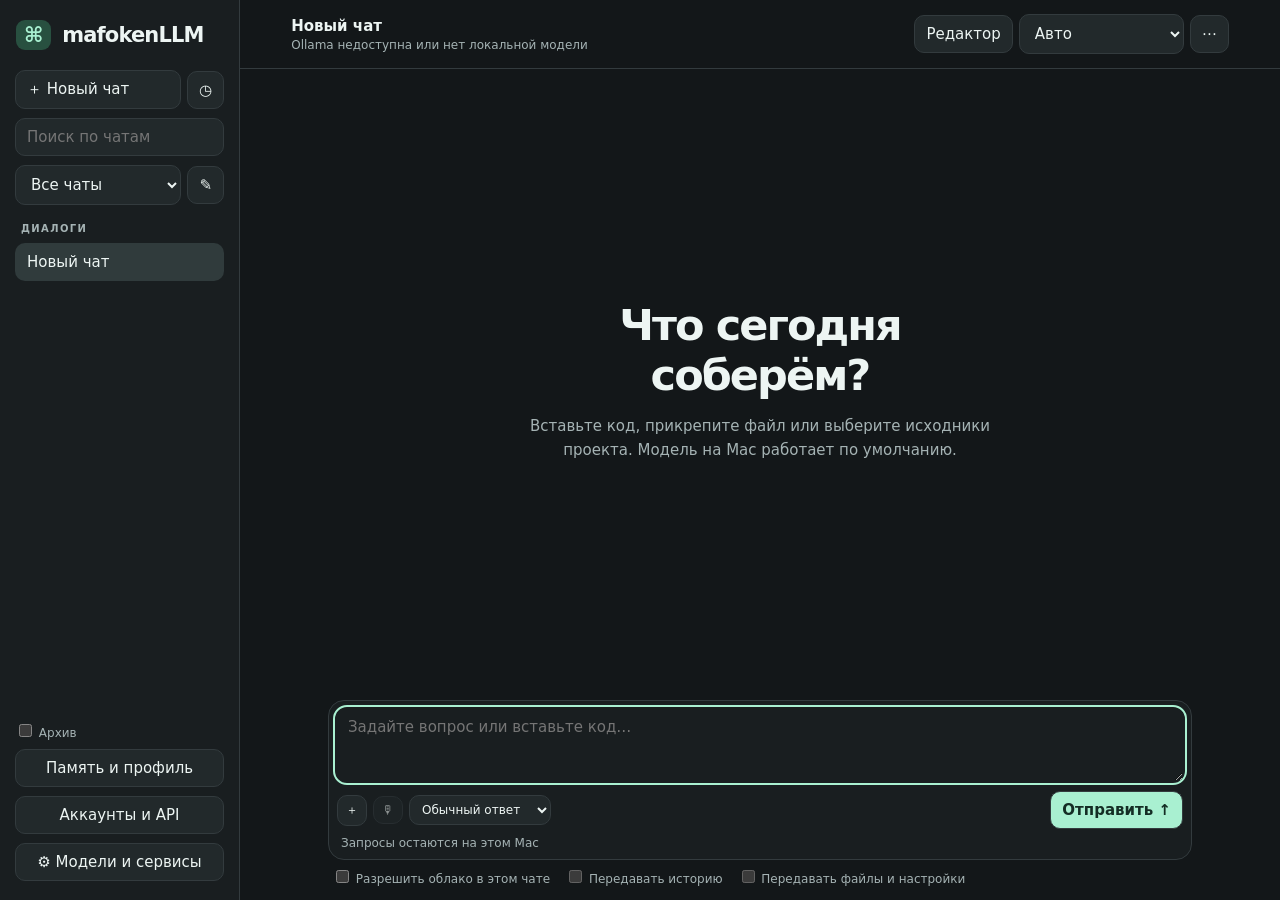
==== index.html @ 3c009f4e "Discover provider models and fall back to Ollama in auto mode" ====
<!doctype html>
<html lang="ru">
<meta charset="utf-8">
<meta name="viewport" content="width=device-width, initial-scale=1">
<title>mafokenLLM — рабочий чат</title>
<link rel="stylesheet" href="/style.css">
<script defer src="/workspace.js"></script>
<script defer src="/connections.js"></script>
<script defer src="/accounts.js"></script>
<script defer src="/app.js"></script>
<body>
<div class="workspace">
  <aside>
    <div class="brand"><span>⌘</span> mafokenLLM</div>
    <div class="duo"><button id="new" class="new">＋ Новый чат</button><button id="temp" title="Временный чат" aria-label="Временный чат">◷</button></div>
    <input id="chatSearch" type="search" placeholder="Поиск по чатам" aria-label="Поиск по чатам">
    <div class="duo"><select id="projectFilter" aria-label="Фильтр проектов"></select><button id="projects" title="Управление проектами" aria-label="Управление проектами">✎</button></div>
    <div class="eyebrow">ДИАЛОГИ</div><nav id="chats" aria-label="Диалоги"></nav>
    <label class="archive"><input id="showArchive" type="checkbox"> Архив</label>
    <button id="prefs">Память и профиль</button>
    <button id="connections">Аккаунты и API</button>
    <button id="settings">⚙ Модели и сервисы</button>
  </aside>
  <main>
    <header>
      <div><strong id="title">Новый чат</strong><small id="status" role="status">Подключаемся к Ollama…</small></div>
      <label class="visually-hidden" for="mode">Режим ответа</label>
      <div class="headtools">
      <button id="canvas" title="Открыть редактор">Редактор</button>
      <select id="mode"><option value="auto">Авто</option><option value="local">Только Mac</option><option value="cloud">Только API</option><option value="plan">Тариф ChatGPT</option></select>
      <button id="chatMenu" title="Управление чатом" aria-label="Управление чатом">⋯</button>
      </div>
    </header>
    <section id="messages" aria-label="Переписка"></section>
    <footer>
      <form id="composer">
        <textarea id="draft" rows="3" maxlength="60000" placeholder="Задайте вопрос или вставьте код…" aria-label="Сообщение"></textarea>
        <div id="pending" aria-live="polite"></div>
        <details id="contextPreview" hidden>
          <summary id="contextSummary">Контекст запроса</summary>
          <div id="contextFiles" class="context-files"></div>
        </details>
        <div class="sendrow">
          <div class="toolstrip">
            <button type="button" id="attach" title="Прикрепить файлы или изображения" aria-label="Прикрепить файлы">＋</button>
            <button type="button" id="mic" title="Локальная диктовка" aria-label="Локальная диктовка">🎙</button>
            <label class="visually-hidden" for="effort">Формат ответа</label>
            <select id="effort"><option value="normal">Обычный ответ</option><option value="brief">Краткий</option><option value="deep">Разбор</option><option value="patch">Предложить diff</option></select>
          </div>
          <button type="submit" id="send" class="primary">Отправить ↑</button>
          <button type="button" id="stop" hidden>Остановить</button>
        </div>
        <small id="scope" role="status"></small>
        <small id="storageNotice" class="error" role="status" hidden></small>
        <input type="file" id="upload" multiple hidden>
      </form>
      <div class="privacy">
        <label><input type="checkbox" id="allow"> Разрешить облако в этом чате</label>
        <label><input type="checkbox" id="history"> Передавать историю</label>
        <label><input type="checkbox" id="shareContext"> Передавать файлы и настройки</label>
      </div>
    </footer>
  </main>
  <section id="canvasPane" aria-label="Редактор" hidden>
    <div class="canvas-toolbar"><strong>Редактор</strong><button id="canvasClose" aria-label="Закрыть редактор">×</button></div>
    <label>Имя файла <input id="canvasName" maxlength="100" placeholder="заметки.md"></label>
    <textarea id="canvasText" spellcheck="false" maxlength="150000" aria-label="Текст редактора" placeholder="Откройте сюда ответ ассистента или создайте свой текст."></textarea>
    <div class="toolstrip"><button id="canvasAttach">Добавить в запрос</button><button id="canvasPreview">Показать diff</button><button id="canvasDownload">Скачать</button><button id="canvasUndo" hidden>Вернуть предыдущий текст</button></div>
    <pre id="diffPreview" aria-label="Просмотр изменений" hidden></pre>
  </section>
</div>
<dialog id="connectionsDialog" aria-labelledby="connectionsTitle">
  <div class="connections-heading">
    <h2 id="connectionsTitle">Аккаунты и API</h2>
    <button id="connectionsClose" type="button" aria-label="Закрыть">×</button>
  </div>
  <section class="account-section" aria-labelledby="cloudAccountsTitle">
    <h3 id="cloudAccountsTitle">Аккаунты</h3>
    <div class="connection-card">
      <div class="connection-row"><strong>ChatGPT</strong><small id="chatgptState" role="status"></small></div>
      <small id="chatgptNote">Для запросов по вашему тарифу ChatGPT.</small>
      <div class="connection-actions">
        <button id="chatgptSignIn" type="button">Войти через ChatGPT</button>
        <button id="chatgptCancel" type="button" hidden>Отменить</button>
        <button id="chatgptDisconnect" type="button" hidden>Отключить</button>
        <a href="https://chatgpt.com/" target="_blank" rel="noopener noreferrer">Открыть ChatGPT</a>
      </div>
    </div>
    <div class="connection-actions web-chats" aria-label="Официальные веб-чаты">
      <a href="https://claude.ai/new" target="_blank" rel="noopener noreferrer">Открыть Claude</a>
      <a href="https://gemini.google.com/app" target="_blank" rel="noopener noreferrer">Открыть Gemini</a>
      <a href="https://chat.deepseek.com/" target="_blank" rel="noopener noreferrer">Открыть DeepSeek</a>
    </div>
  </section>
  <h3>API и балансы</h3>
  <div id="connectionList" aria-live="polite"></div>
  <div class="buttons">
    <button id="refreshConnections" type="button">Проверить подключения</button>
  </div>
</dialog>
<dialog id="balanceDialog" aria-labelledby="balanceTitle">
  <form id="balanceForm" autocomplete="off">
    <h2 id="balanceTitle">Записать баланс</h2>
    <label>Остаток из кабинета <input id="balanceAmount" inputmode="decimal" maxlength="24" required></label>
    <label>Валюта <input id="balanceCurrency" maxlength="3" pattern="[A-Za-z]{3}" placeholder="USD" required></label>
    <div class="buttons wrap">
      <button id="balanceDelete" type="button">Убрать запись</button>
      <button id="balanceClose" type="button">Отмена</button>
      <button type="submit" class="primary">Сохранить</button>
    </div>
  </form>
</dialog>
<dialog id="dialog" aria-labelledby="modelSettingsTitle">
  <form id="config" autocomplete="off">
    <h2 id="modelSettingsTitle">Модели и сервисы</h2>
    <label>Локальная модель <select id="localModel"></select></label>
    <label>Облачный провайдер
      <select id="preset">
        <option value="openai">OpenAI</option><option value="deepseek">DeepSeek</option>
        <option value="anthropic">Anthropic / Claude</option><option value="gemini">Google Gemini</option>
        <option value="custom">Свой API</option>
      </select>
    </label>
    <label>Формат API <select id="kind"><option value="openai">Chat Completions</option><option value="anthropic">Anthropic Messages</option></select></label>
    <label>Полный адрес API <input type="url" id="endpoint" placeholder="https://…/v1/chat/completions"></label>
    <label>Идентификатор модели <input id="cloudModel" placeholder="Как в кабинете провайдера"></label>
    <label>Ключ API <input type="password" id="key" autocomplete="off" placeholder="Действует до закрытия или перезагрузки вкладки"></label>
    <button type="button" id="fetchCatalog">Загрузить модели провайдера</button>
    <p id="catalogStatus" role="status"></p>
    <label id="catalogField" hidden>Модели из каталога <select id="cloudCatalog"></select></label>
    <label>Лимит токенов на ответ <input type="number" id="maxTokens" min="128" max="32768" step="1" required></label>
    <label>Параметр лимита для Chat Completions
      <select id="limitField"><option value="max_completion_tokens">max_completion_tokens</option><option value="max_tokens">max_tokens</option></select>
    </label>
    <label class="inline"><input type="checkbox" id="usage"> Запрашивать счётчик токенов в потоке Chat Completions</label>
    <div class="buttons"><button type="button" id="close">Закрыть</button><button type="submit" class="primary">Готово</button></div>
  </form>
</dialog>
<dialog id="actionDialog" aria-labelledby="actionTitle" aria-describedby="actionDetail">
  <section>
    <h2 id="actionTitle"></h2>
    <p id="actionDetail"></p>
    <div class="buttons">
      <button id="actionCancel" type="button" autofocus>Отмена</button>
      <button id="actionAccept" type="button" class="primary"></button>
    </div>
  </section>
</dialog>
<dialog id="chatDialog" aria-labelledby="chatDialogTitle">
  <form id="chatForm" autocomplete="off">
    <h2 id="chatDialogTitle">Управление чатом</h2>
    <label>Название <input id="chatName" maxlength="100" required></label>
    <label>Проект <select id="chatProject"></select></label>
    <label>Лимит облачных вызовов в этом чате <input type="number" id="cloudBudget" min="0" max="1000" required><small>0 — без лимита. Учитываются попытки отправки. Это лимит запросов, а не денег.</small></label>
    <label class="inline"><input type="checkbox" id="pinned"> Закрепить в списке</label>
    <label class="inline"><input type="checkbox" id="archived"> В архив</label>
    <div class="buttons wrap"><button type="button" id="chatExport">Скачать Markdown</button><button type="button" id="chatDelete" class="danger">Удалить</button><button id="chatClose" type="button">Закрыть</button><button class="primary">Сохранить</button></div>
  </form>
</dialog>
<dialog id="projectDialog" aria-labelledby="projectDialogTitle">
  <form id="projectForm">
    <h2 id="projectDialogTitle">Проекты</h2>
    <label>Выбрать проект <select id="projectEdit"></select></label>
    <label>Название <input id="projectName" maxlength="80" required autofocus></label>
    <label>Инструкции для чатов проекта <textarea id="projectInstructions" rows="4" maxlength="5000"></textarea></label>
    <div id="projectFiles"></div>
    <div class="toolstrip"><button id="projectAttach" type="button">Добавить материалы</button><button id="projectFolder" type="button">Выбрать папку кода</button></div>
    <input id="folderUpload" type="file" webkitdirectory multiple hidden>
    <div id="folderList" aria-label="Файлы выбранной папки"></div>
    <input id="projectUpload" type="file" multiple hidden>
    <small id="projectStatus" role="status"></small>
    <div class="buttons"><button id="projectClose" type="button">Закрыть</button><button class="primary">Сохранить</button></div>
  </form>
</dialog>
<dialog id="prefsDialog">
  <form id="prefsForm">
    <h2>Память и профиль</h2>
    <label class="inline"><input id="memoryOn" type="checkbox"> Использовать сохранённые заметки</label>
    <label>Что ассистенту помнить <textarea id="memory" rows="5" maxlength="5000"></textarea></label>
    <label>Как отвечать по умолчанию <textarea id="instructions" rows="3" maxlength="1700"></textarea></label>
    <small>Хранятся в этом браузере. Для временного чата память отключена.</small>
    <div class="buttons"><button type="button" id="prefsClose">Закрыть</button><button class="primary">Сохранить</button></div>
  </form>
</dialog>
</body>
</html>
---- style.css ----
* { box-sizing:border-box }
:root { color-scheme:dark; font:15px system-ui,sans-serif; --bg:#131719; --panel:#191e20; --line:#333b3e; --mute:#a5b3b4; --ink:#edf5f3; --accent:#a9f0d1 }
body { margin:0; background:var(--bg); color:var(--ink) }
.workspace { display:grid; grid-template-columns:240px minmax(0,1fr); height:100dvh }
aside { background:var(--panel); display:flex; flex-direction:column; gap:15px; border-right:1px solid var(--line); padding:19px 15px; min-height:0 }
.brand { font-size:21px; font-weight:680; letter-spacing:-.04em; padding:4px 1px 14px }
.brand span { background:#285040; color:var(--accent); padding:3px 8px; border-radius:9px; margin-right:5px }
button,select,input:not([type=checkbox]),textarea { font:inherit; color:inherit; background:#22292b; border:1px solid var(--line); border-radius:10px; padding:9px 11px }
button,select { cursor:pointer }
button:hover:not(:disabled),select:hover { background:#303b3c }
button:disabled,select:disabled { opacity:.55; cursor:default }
button:focus-visible,select:focus-visible,input:focus-visible,textarea:focus-visible { outline:2px solid var(--accent); outline-offset:2px }
.primary,.primary:hover:not(:disabled) { background:var(--accent); color:#142d25; font-weight:660 }
.new { text-align:left }
.eyebrow { margin:9px 6px 0; color:var(--mute); letter-spacing:.14em; font-size:10px; font-weight:750 }
nav { display:flex; flex-direction:column; gap:4px; flex:1; overflow:auto }
nav button { text-align:left; overflow:hidden; white-space:nowrap; text-overflow:ellipsis; border-color:transparent; background:transparent }
nav button[aria-current=true] { background:#303b3c }
main { display:grid; grid-template-rows:auto minmax(0,1fr) auto; min-width:0 }
header { display:flex; justify-content:space-between; align-items:center; gap:12px; border-bottom:1px solid var(--line); padding:14px clamp(16px,4vw,52px) }
header strong,header small { display:block }
small { color:var(--mute); font-size:12px }
header small { margin-top:3px }
#messages { overflow:auto; padding:27px clamp(15px,5vw,62px) }
#messages:has(.empty) { display:grid; place-items:center }
.empty { max-width:500px; text-align:center; color:var(--mute); padding:24px 0 }
.empty h1 { margin:8px 0; color:var(--ink); letter-spacing:-.045em; font-size:clamp(27px,5vw,43px) }
.empty p { line-height:1.55 }
.message { max-width:790px; margin:0 auto 23px; line-height:1.55; overflow-wrap:anywhere }
.user { display:flex; flex-direction:column; align-items:flex-end }
.user .content { background:#283934; border-radius:14px 14px 3px 14px; padding:10px 15px; max-width:min(90%,670px) }
.content { white-space:pre-wrap; margin-top:7px }
pre { white-space:pre; overflow:auto; background:#0e1213; border:1px solid var(--line); border-radius:12px; padding:14px; font:13px/1.5 ui-monospace,monospace }
.meta { color:var(--mute); font-size:12px; display:flex; align-items:center; flex-wrap:wrap; gap:8px }
.meta button { padding:3px 7px; font-size:11px }
.error { color:#ffc8ad }
footer { width:100%; max-width:900px; margin:0 auto; padding:0 18px 14px }
#composer { padding:8px; background:var(--panel); border:1px solid var(--line); border-radius:16px }
textarea { width:100%; background:transparent; border:0; resize:vertical; max-height:32vh }
.sendrow,.buttons { display:flex; justify-content:space-between; align-items:center; gap:12px }
.sendrow small { padding-left:7px }
.privacy { display:flex; flex-wrap:wrap; gap:4px 15px; padding:7px 4px 0; font-size:12px; color:var(--mute) }
input[type=checkbox] { accent-color:#89d8b8 }
dialog { width:min(95vw,490px); max-height:90dvh; color:var(--ink); background:var(--panel); border:1px solid var(--line); border-radius:17px; padding:19px 24px }
dialog::backdrop { background:#080c0cd9 }
dialog h2 { margin:0 0 12px }
#config { display:grid; gap:9px }
#config label:not(.inline) { display:grid; gap:4px; color:var(--mute); font-size:13px }
#config label :is(input,select) { min-width:0; color:var(--ink) }
.buttons { margin-top:9px; justify-content:flex-end }
.visually-hidden { position:absolute; width:1px; height:1px; overflow:hidden; clip-path:inset(50%) }
@media(max-width:660px) { .workspace { grid-template-columns:1fr; grid-template-rows:auto minmax(0,1fr) } aside { flex-direction:row; align-items:center; flex-wrap:wrap; gap:7px; padding:8px; border-right:0; border-bottom:1px solid var(--line) } .brand { padding:4px } .eyebrow { display:none } nav { order:5; flex:0 0 100%; flex-direction:row } nav button { flex:0 0 auto; max-width:180px } }
#config label[hidden] { display:none }
.workspace:has(#canvasPane:not([hidden])) { grid-template-columns:215px minmax(330px, 1fr) minmax(270px, 36vw) }
.headtools, .duo, .toolstrip, .canvas-toolbar { display:flex; gap:6px; align-items:center }
.duo > :first-child { flex:1; min-width:0 }
aside input[type=search] { width:100% }
.archive { font-size:12px; color:var(--mute) }
aside { gap:9px }
#messages, header, footer, #canvasPane { min-width:0 }
#scope { display:block; padding:7px 4px 1px }
.toolstrip { flex-wrap:wrap }
.toolstrip :is(button,select) { font-size:12px; padding:6px 8px }
#pending, #projectFiles { display:flex; gap:5px; flex-wrap:wrap; padding:3px }
.chip { display:inline-flex; align-items:center; gap:5px; font-size:12px; color:var(--accent); border:1px solid #426756; padding:2px 6px; border-radius:7px }
.chip button { font-size:11px; padding:1px 4px; border:0 }
dialog form { display:grid; gap:10px }
dialog form label:not(.inline) { display:grid; gap:4px; color:var(--mute); font-size:13px }
dialog textarea { background:#22292b; border:1px solid var(--line) }
dialog p { margin:0; color:var(--mute) }
.wrap { flex-wrap:wrap }
.danger { color:#ffc2b2 }
.content :is(h2,h3,h4) { margin:12px 0 4px; line-height:1.2 }
.content table { border-collapse:collapse; max-width:100%; display:block; overflow:auto; margin:8px 0 }
.content :is(th,td) { padding:4px 9px; border:1px solid var(--line); text-align:left }
.content :is(ul,ol) { margin:5px 0; padding-left:25px }
.content p { margin:3px 0 }
.content code { font: .9em ui-monospace,monospace; background:#232c2c; padding:2px 4px; border-radius:4px }
a { color:var(--accent) }
.sources { font-size:13px; color:var(--mute); padding:6px 0 }
.sources a { display:block; overflow-wrap:anywhere }
.generated { width:min(100%,580px); display:block; border:1px solid var(--line); border-radius:13px; margin:10px 0 }
#canvasPane { display:flex; flex-direction:column; gap:12px; min-height:0; padding:16px; background:var(--panel); border-left:1px solid var(--line) }
.canvas-toolbar { justify-content:space-between }
#canvasPane label { display:grid; gap:6px; color:var(--mute); font-size:13px }
#canvasText { flex:1; min-height:150px; max-height:none; resize:none; font:14px/1.5 ui-monospace,monospace }
#canvasPane[hidden], [hidden] { display:none !important }
@media(max-width:930px) {
  .workspace:has(#canvasPane:not([hidden])) { grid-template-columns:200px minmax(0,1fr) }
  #canvasPane { position:fixed; right:0; top:0; bottom:0; width:min(100vw,465px); box-shadow:0 0 30px #0008; z-index:2 }
}
@media(max-width:660px) {
  .workspace:has(#canvasPane:not([hidden])) { grid-template-columns:1fr }
  aside input[type=search] { width:140px }
  header { padding:9px 10px }
  header button, header select { padding:6px; font-size:12px }
  .sendrow { align-items:end }
}
#folderList { overflow:auto; max-height:155px; display:grid; gap:3px }
#folderList label { display:block !important; overflow-wrap:anywhere }
#diffPreview { flex:1; min-height:90px; margin:0 }
.addition { color:#a6f1c8 }
.removal { color:#ffa59a }
.hunk { color:#a1caff }
.codebox { margin:10px 0; border:1px solid var(--line); border-radius:12px; overflow:hidden; background:#0e1213 }
.codebox > .meta { padding:7px 10px; background:#21282a; justify-content:space-between }
.codebox pre { margin:0; border:0; border-radius:0 }
#connectionsDialog { width:min(95vw,590px) }
.connections-heading,.connection-row,.connection-tags,.connection-actions {
  display:flex; align-items:center; gap:8px; flex-wrap:wrap;
}
.connections-heading,.connection-row { justify-content:space-between }
.connections-heading h2 { margin:0 }
#connectionList { display:grid; gap:8px; margin:14px 0 }
.connection-card { display:grid; gap:6px; padding:11px 13px; border:1px solid var(--line); border-radius:11px }
.connection-status { padding:2px 6px; border:1px solid var(--line); border-radius:6px; font-size:11px; color:var(--mute) }
.connection-status.good,.connection-status.chosen { color:var(--accent); border-color:#426756 }
.connection-status.warning,.connection-warning { color:#ffc2b2 }
.connection-model { overflow-wrap:anywhere }
.connection-balance { display:flex; align-items:baseline; flex-wrap:wrap; gap:4px 9px; font-variant-numeric:tabular-nums }
.connection-actions { margin-top:2px; font-size:12px }
.connection-actions button { padding:4px 7px }
.connection-actions a { padding:4px 0; margin-right:5px }
#connectionsDialog h3 { font-size:14px; margin:14px 0 7px }
.web-chats { gap:10px; padding:6px 2px }

#storageNotice { display: block; margin: 4px 0; }
#contextPreview { margin: 3px 0 6px; max-height: min(26vh, 230px); overflow: auto; }
#contextPreview summary { cursor: pointer; }
#contextSummary { color: var(--mute); font-size: 12px; padding: 3px 2px; }
.context-files { padding: 3px 6px; display: grid; gap: 4px; }
.context-entry { font-size: 12px; overflow-wrap: anywhere; }
.context-entry pre { padding: 6px; margin: 3px 0; max-height: 140px; overflow: auto; white-space: pre-wrap; }
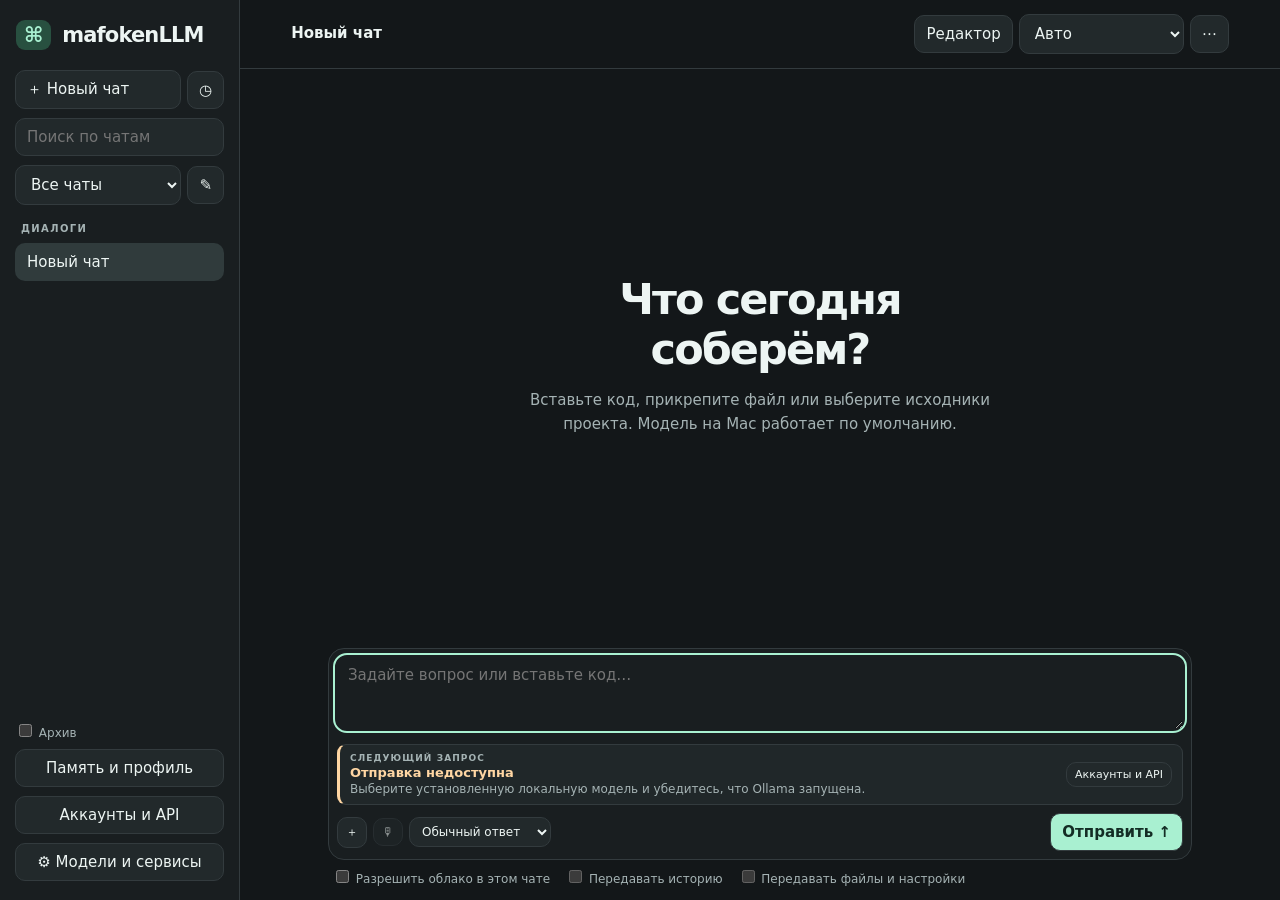
==== commit 6f3173b2: "Show request routing, account readiness, and resource attribution" ====
--- a/index.html
+++ b/index.html
@@ -40,6 +40,14 @@
           <summary id="contextSummary">Контекст запроса</summary>
           <div id="contextFiles" class="context-files"></div>
         </details>
+        <div id="routeCard" class="route-card" data-tone="idle">
+          <div class="route-copy" role="status">
+            <span class="route-kicker">СЛЕДУЮЩИЙ ЗАПРОС</span>
+            <strong id="routeTitle">Проверяем доступные модели…</strong>
+            <small id="routeDetail"></small>
+          </div>
+          <button type="button" id="routeAccounts">Аккаунты и API</button>
+        </div>
         <div class="sendrow">
           <div class="toolstrip">
             <button type="button" id="attach" title="Прикрепить файлы или изображения" aria-label="Прикрепить файлы">＋</button>
@@ -50,7 +58,7 @@
           <button type="submit" id="send" class="primary">Отправить ↑</button>
           <button type="button" id="stop" hidden>Остановить</button>
         </div>
-        <small id="scope" role="status"></small>
+        <small id="scope" role="status" hidden></small>
         <small id="storageNotice" class="error" role="status" hidden></small>
         <input type="file" id="upload" multiple hidden>
       </form>
@@ -74,11 +82,18 @@
     <h2 id="connectionsTitle">Аккаунты и API</h2>
     <button id="connectionsClose" type="button" aria-label="Закрыть">×</button>
   </div>
+  <div class="connection-card local-connection">
+    <div class="connection-row"><strong>Этот Mac · Ollama</strong><span id="localConnectionState" class="connection-status"></span></div>
+    <small id="localConnectionDetail"></small>
+    <small>Вычисления на Mac; внешний API и подписка не используются.</small>
+  </div>
   <section class="account-section" aria-labelledby="cloudAccountsTitle">
-    <h3 id="cloudAccountsTitle">Аккаунты</h3>
+    <h3 id="cloudAccountsTitle">Подписка внутри приложения</h3>
     <div class="connection-card">
-      <div class="connection-row"><strong>ChatGPT</strong><small id="chatgptState" role="status"></small></div>
-      <small id="chatgptNote">Для запросов по вашему тарифу ChatGPT.</small>
+      <div class="connection-row"><strong>ChatGPT</strong><span id="chatgptState" class="connection-status" role="status"></span></div>
+      <small id="chatgptIdentity" hidden></small>
+      <small id="chatgptNote"></small>
+      <small id="chatgptLast" hidden></small>
       <div class="connection-actions">
         <button id="chatgptSignIn" type="button">Войти через ChatGPT</button>
         <button id="chatgptCancel" type="button" hidden>Отменить</button>
@@ -86,13 +101,18 @@
         <a href="https://chatgpt.com/" target="_blank" rel="noopener noreferrer">Открыть ChatGPT</a>
       </div>
     </div>
+    <details class="web-section">
+    <summary>Веб-аккаунты · открываются только в браузере</summary>
+    <small>mafokenLLM не проверяет эти сеансы и не использует их в чате.</small>
     <div class="connection-actions web-chats" aria-label="Официальные веб-чаты">
       <a href="https://claude.ai/new" target="_blank" rel="noopener noreferrer">Открыть Claude</a>
       <a href="https://gemini.google.com/app" target="_blank" rel="noopener noreferrer">Открыть Gemini</a>
       <a href="https://chat.deepseek.com/" target="_blank" rel="noopener noreferrer">Открыть DeepSeek</a>
     </div>
+    </details>
   </section>
-  <h3>API и балансы</h3>
+  <h3>API по ключу · доступ и баланс</h3>
+  <p class="connection-caption">Используется аккаунт или проект, которому принадлежит ключ. Проверка не запускает генерацию.</p>
   <div id="connectionList" aria-live="polite"></div>
   <div class="buttons">
     <button id="refreshConnections" type="button">Проверить подключения</button>
@@ -125,6 +145,7 @@
     <label>Полный адрес API <input type="url" id="endpoint" placeholder="https://…/v1/chat/completions"></label>
     <label>Идентификатор модели <input id="cloudModel" placeholder="Как в кабинете провайдера"></label>
     <label>Ключ API <input type="password" id="key" autocomplete="off" placeholder="Действует до закрытия или перезагрузки вкладки"></label>
+    <label>Метка API аккаунта или проекта <input id="billingLabel" maxlength="64" placeholder="Например, личный проект или команда"></label>
     <button type="button" id="fetchCatalog">Загрузить модели провайдера</button>
     <p id="catalogStatus" role="status"></p>
     <label id="catalogField" hidden>Модели из каталога <select id="cloudCatalog"></select></label>
--- a/style.css
+++ b/style.css
@@ -58,7 +58,7 @@
 .archive { font-size:12px; color:var(--mute) }
 aside { gap:9px }
 #messages, header, footer, #canvasPane { min-width:0 }
-#scope { display:block; padding:7px 4px 1px }
+#scope { display:block; color:#ffd6a3; padding:7px 4px 1px }
 .toolstrip { flex-wrap:wrap }
 .toolstrip :is(button,select) { font-size:12px; padding:6px 8px }
 #pending, #projectFiles { display:flex; gap:5px; flex-wrap:wrap; padding:3px }
@@ -131,3 +131,19 @@
 .context-files { padding: 3px 6px; display: grid; gap: 4px; }
 .context-entry { font-size: 12px; overflow-wrap: anywhere; }
 .context-entry pre { padding: 6px; margin: 3px 0; max-height: 140px; overflow: auto; white-space: pre-wrap; }
+
+.route-card { --route-color:#bac9ce; display:flex; align-items:center; justify-content:space-between; gap:8px 14px; flex-wrap:wrap; margin:5px 0 8px; padding:8px 10px; border:1px solid var(--line); border-inline-start:3px solid var(--route-color); border-radius:9px; background:#202729 }
+.route-card[data-tone=local], .resource-pill.local { --route-color:#a9f0d1 }
+.route-card[data-tone=auto], .route-card[data-tone=api], .resource-pill.api { --route-color:#abcfff }
+.route-card[data-tone=plan], .resource-pill.plan { --route-color:#dbc5ff }
+.route-card[data-tone=blocked], .resource-pill.warning { --route-color:#ffd6a3 }
+.route-copy { display:grid; min-width:0; flex:1 1 230px; gap:2px; overflow-wrap:anywhere }
+.route-copy strong { color:var(--route-color); font-size:13px }
+.route-kicker { color:var(--mute); font-size:9px; font-weight:710; letter-spacing:.12em }
+#routeAccounts { padding:5px 8px; font-size:11px; white-space:nowrap }
+.resource-line { display:flex; flex-wrap:wrap; align-items:baseline; gap:3px 8px; margin-top:4px }
+.resource-pill { --route-color:#bac9ce; display:inline-block; border:1px solid var(--line); border-radius:6px; padding:0 5px; color:var(--route-color); font-size:11px; font-weight:650 }
+.local-connection { margin-top:10px }
+.connection-caption,.web-section { font-size:12px; margin:4px 0 8px; color:var(--mute) }
+.web-section { padding:6px 0 0 }
+.web-section summary { cursor:pointer; margin-bottom:4px }
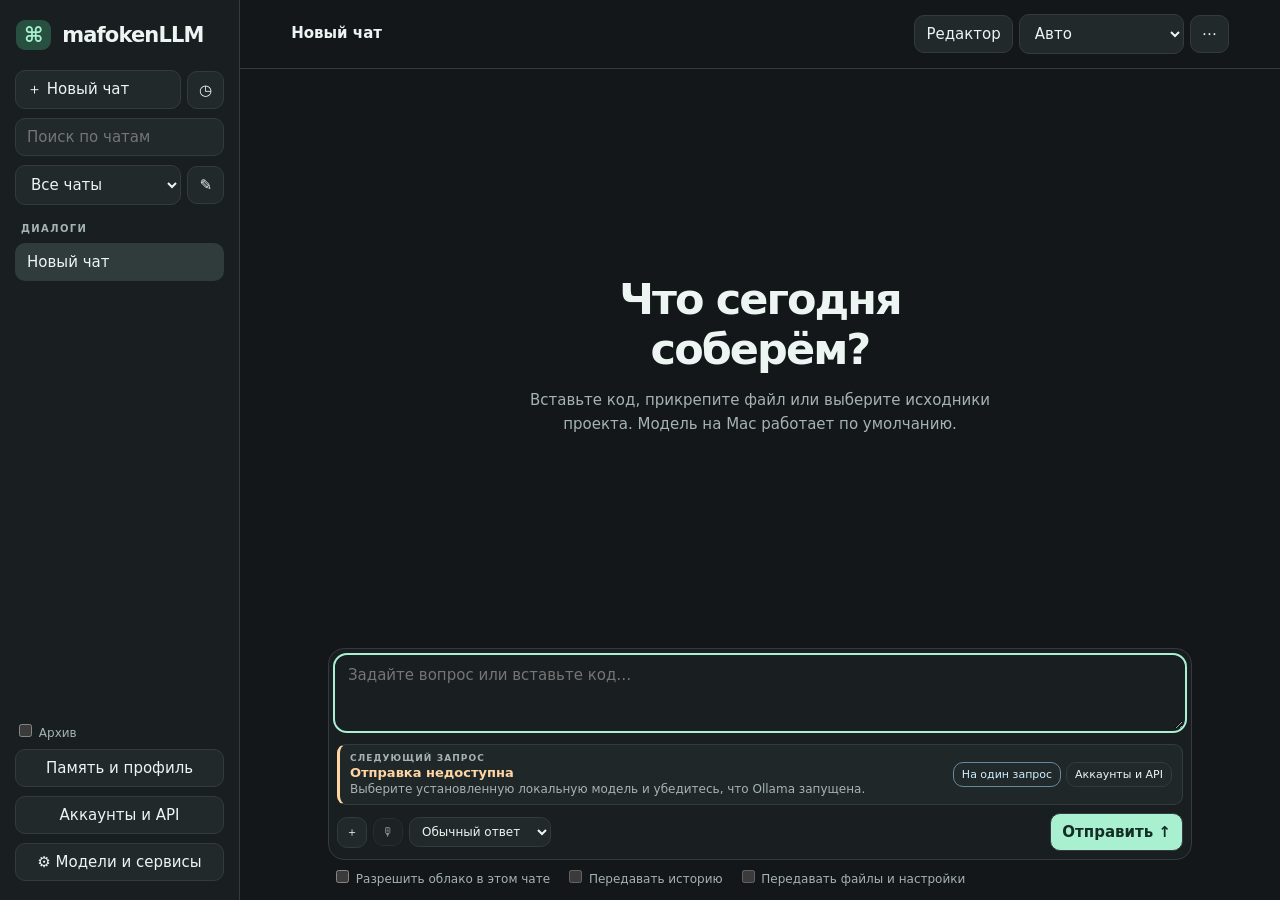
==== commit a76a6e8e: "Allow a one-request model and API override" ====
--- a/index.html
+++ b/index.html
@@ -46,7 +46,10 @@
             <strong id="routeTitle">Проверяем доступные модели…</strong>
             <small id="routeDetail"></small>
           </div>
-          <button type="button" id="routeAccounts">Аккаунты и API</button>
+          <div class="route-actions">
+            <button type="button" id="pickNextRoute" aria-haspopup="dialog">На один запрос</button>
+            <button type="button" id="routeAccounts">Аккаунты и API</button>
+          </div>
         </div>
         <div class="sendrow">
           <div class="toolstrip">
@@ -77,6 +80,22 @@
     <pre id="diffPreview" aria-label="Просмотр изменений" hidden></pre>
   </section>
 </div>
+<dialog id="nextRouteDialog" aria-labelledby="nextRouteHeading">
+  <form id="nextRouteForm" autocomplete="off">
+    <h2 id="nextRouteHeading">На один запрос</h2>
+    <p>После отправки вернётся обычный режим чата. Разрешения на облако и файлы действуют как обычно.</p>
+    <label>Источник ответа <select id="nextSource" autofocus></select></label>
+    <label id="nextLocalField" hidden>Модель Ollama <select id="nextLocalModel"></select></label>
+    <label id="nextApiField" hidden>ID модели API <input id="nextApiModel" maxlength="256" placeholder="Модель из настроек"></label>
+    <button type="button" id="nextLoadCatalog" hidden>Загрузить каталог моделей</button>
+    <label id="nextCatalogField" hidden>Модель из каталога <select id="nextCatalog"></select></label>
+    <small id="nextPickerStatus" role="status"></small>
+    <div class="buttons">
+      <button type="button" id="nextRouteClose">Отмена</button>
+      <button type="submit" id="nextRouteApply" class="primary">Применить</button>
+    </div>
+  </form>
+</dialog>
 <dialog id="connectionsDialog" aria-labelledby="connectionsTitle">
   <div class="connections-heading">
     <h2 id="connectionsTitle">Аккаунты и API</h2>
--- a/style.css
+++ b/style.css
@@ -147,3 +147,9 @@
 .connection-caption,.web-section { font-size:12px; margin:4px 0 8px; color:var(--mute) }
 .web-section { padding:6px 0 0 }
 .web-section summary { cursor:pointer; margin-bottom:4px }
+
+.route-actions { display:flex; flex-wrap:wrap; align-items:center; gap:5px }
+#pickNextRoute { padding:5px 8px; font-size:11px; border-color:#658a9e; color:#cef0ff; white-space:nowrap }
+#pickNextRoute[data-picked=true] { background:#283f49; border-color:#86b7ca }
+#nextRouteDialog select { min-width:0; width:100%; text-overflow:ellipsis }
+#nextPickerStatus:empty { display:none }
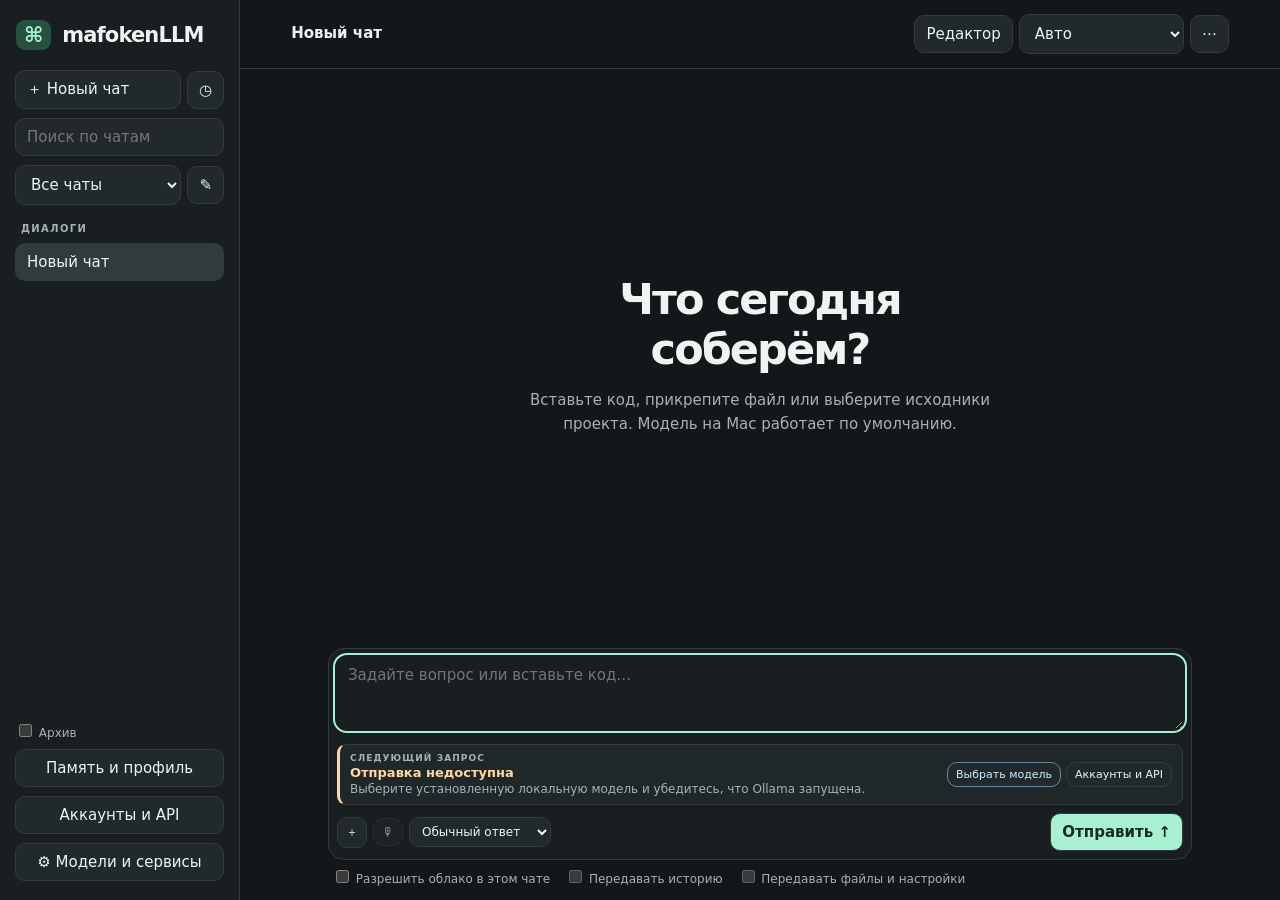
==== commit 88073ca3: "Keep the chosen model for subsequent chat requests" ====
--- a/index.html
+++ b/index.html
@@ -47,7 +47,7 @@
             <small id="routeDetail"></small>
           </div>
           <div class="route-actions">
-            <button type="button" id="pickNextRoute" aria-haspopup="dialog">На один запрос</button>
+            <button type="button" id="pickNextRoute" aria-haspopup="dialog">Выбрать модель</button>
             <button type="button" id="routeAccounts">Аккаунты и API</button>
           </div>
         </div>
@@ -82,8 +82,8 @@
 </div>
 <dialog id="nextRouteDialog" aria-labelledby="nextRouteHeading">
   <form id="nextRouteForm" autocomplete="off">
-    <h2 id="nextRouteHeading">На один запрос</h2>
-    <p>После отправки вернётся обычный режим чата. Разрешения на облако и файлы действуют как обычно.</p>
+    <h2 id="nextRouteHeading">Модель для этого чата</h2>
+    <p>Выбранная модель будет использоваться в этом чате, пока вы её не смените.</p>
     <label>Источник ответа <select id="nextSource" autofocus></select></label>
     <label id="nextLocalField" hidden>Модель Ollama <select id="nextLocalModel"></select></label>
     <label id="nextApiField" hidden>ID модели API <input id="nextApiModel" maxlength="256" placeholder="Модель из настроек"></label>
@@ -161,7 +161,10 @@
       </select>
     </label>
     <label>Формат API <select id="kind"><option value="openai">Chat Completions</option><option value="anthropic">Anthropic Messages</option></select></label>
-    <label>Полный адрес API <input type="url" id="endpoint" placeholder="https://…/v1/chat/completions"></label>
+    <label>Адрес API <input type="url" id="endpoint" placeholder="https://…/v1"></label>
+    <label id="providerNetworkField" hidden>Сеть для этого API
+      <select id="providerNetwork"><option value="">Системный маршрут</option><option value="wifi">Напрямую через Wi-Fi · вне VPN</option></select>
+    </label>
     <label>Идентификатор модели <input id="cloudModel" placeholder="Как в кабинете провайдера"></label>
     <label>Ключ API <input type="password" id="key" autocomplete="off" placeholder="Действует до закрытия или перезагрузки вкладки"></label>
     <label>Метка API аккаунта или проекта <input id="billingLabel" maxlength="64" placeholder="Например, личный проект или команда"></label>
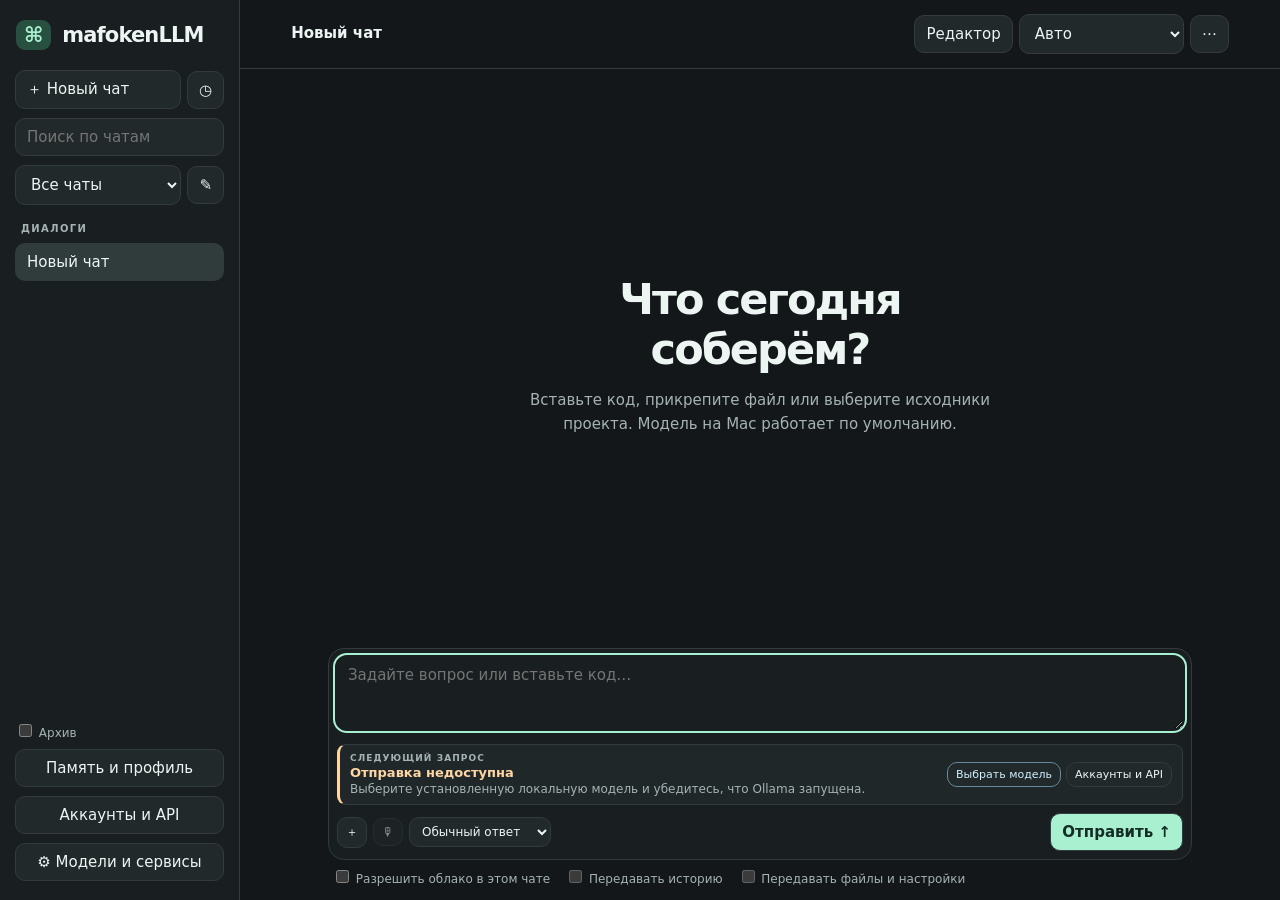
==== commit 53cc8c45: "Remember macOS API keys in the system Keychain" ====
--- a/index.html
+++ b/index.html
@@ -166,7 +166,9 @@
       <select id="providerNetwork"><option value="">Системный маршрут</option><option value="wifi">Напрямую через Wi-Fi · вне VPN</option></select>
     </label>
     <label>Идентификатор модели <input id="cloudModel" placeholder="Как в кабинете провайдера"></label>
-    <label>Ключ API <input type="password" id="key" autocomplete="off" placeholder="Действует до закрытия или перезагрузки вкладки"></label>
+    <label>Ключ API <input type="password" id="key" autocomplete="off" placeholder="Введите ключ провайдера" aria-describedby="keychainHint"></label>
+    <small id="keychainHint" role="status"></small>
+    <button type="button" id="forgetKey" hidden>Удалить сохранённый ключ</button>
     <label>Метка API аккаунта или проекта <input id="billingLabel" maxlength="64" placeholder="Например, личный проект или команда"></label>
     <button type="button" id="fetchCatalog">Загрузить модели провайдера</button>
     <p id="catalogStatus" role="status"></p>
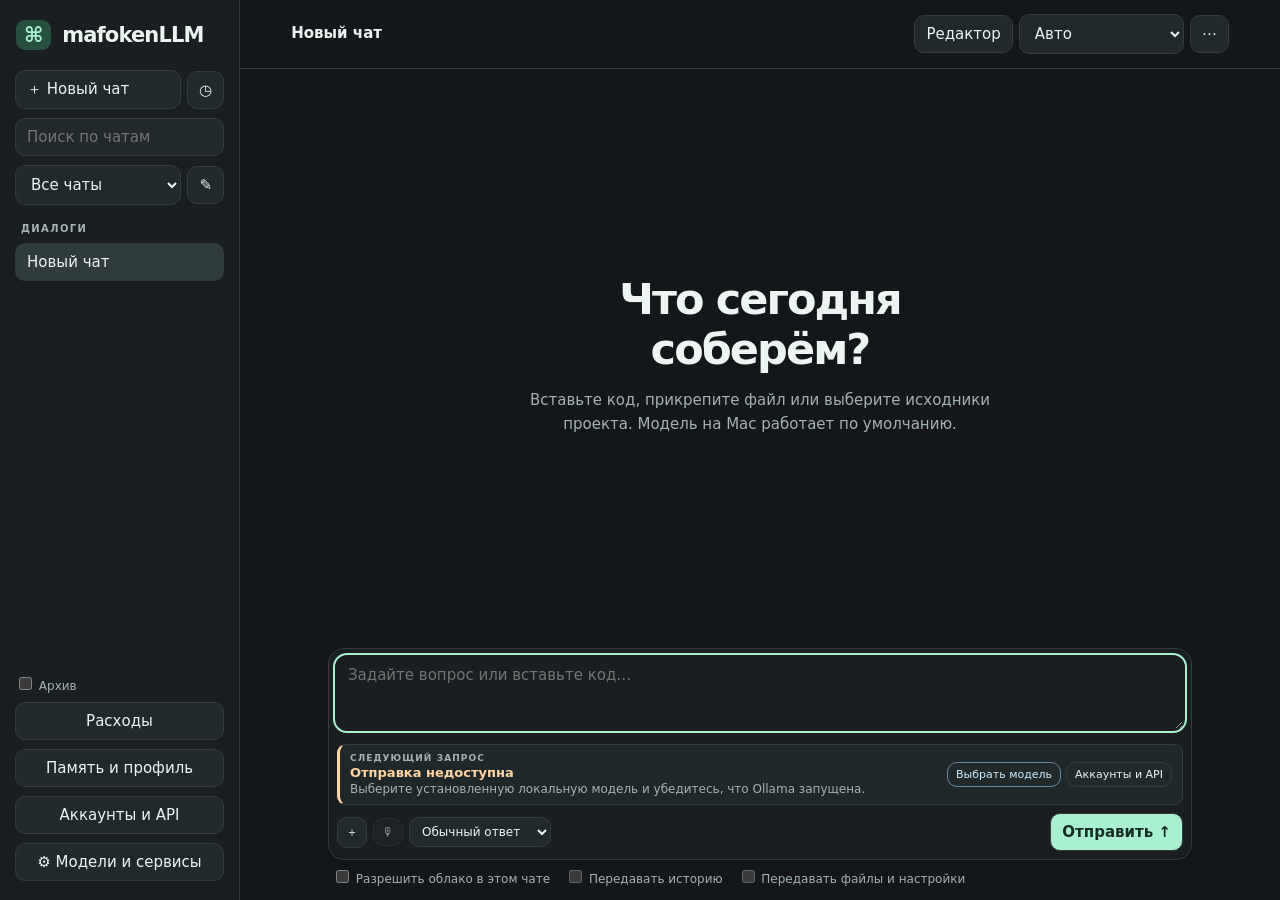
==== commit 882557d5: "Preserve interrupted chats, clarify API billing, and check project patches" ====
--- a/index.html
+++ b/index.html
@@ -7,6 +7,7 @@
 <script defer src="/workspace.js"></script>
 <script defer src="/connections.js"></script>
 <script defer src="/accounts.js"></script>
+<script defer src="/spending.js"></script>
 <script defer src="/app.js"></script>
 <body>
 <div class="workspace">
@@ -17,6 +18,7 @@
     <div class="duo"><select id="projectFilter" aria-label="Фильтр проектов"></select><button id="projects" title="Управление проектами" aria-label="Управление проектами">✎</button></div>
     <div class="eyebrow">ДИАЛОГИ</div><nav id="chats" aria-label="Диалоги"></nav>
     <label class="archive"><input id="showArchive" type="checkbox"> Архив</label>
+    <button id="spending">Расходы</button>
     <button id="prefs">Память и профиль</button>
     <button id="connections">Аккаунты и API</button>
     <button id="settings">⚙ Модели и сервисы</button>
@@ -76,7 +78,8 @@
     <div class="canvas-toolbar"><strong>Редактор</strong><button id="canvasClose" aria-label="Закрыть редактор">×</button></div>
     <label>Имя файла <input id="canvasName" maxlength="100" placeholder="заметки.md"></label>
     <textarea id="canvasText" spellcheck="false" maxlength="150000" aria-label="Текст редактора" placeholder="Откройте сюда ответ ассистента или создайте свой текст."></textarea>
-    <div class="toolstrip"><button id="canvasAttach">Добавить в запрос</button><button id="canvasPreview">Показать diff</button><button id="canvasDownload">Скачать</button><button id="canvasUndo" hidden>Вернуть предыдущий текст</button></div>
+    <div class="toolstrip"><button id="canvasAttach">Добавить в запрос</button><button id="canvasPreview">Показать diff</button><button id="checkPatch">Проверить патч…</button><button id="canvasDownload">Скачать</button><button id="canvasUndo" hidden>Вернуть предыдущий текст</button></div>
+    <pre id="patchResult" role="status" hidden></pre>
     <pre id="diffPreview" aria-label="Просмотр изменений" hidden></pre>
   </section>
 </div>
@@ -131,11 +134,16 @@
     </details>
   </section>
   <h3>API по ключу · доступ и баланс</h3>
-  <p class="connection-caption">Используется аккаунт или проект, которому принадлежит ключ. Проверка не запускает генерацию.</p>
+  <p class="connection-caption">Используется аккаунт или проект, которому принадлежит ключ. Проверка каталога бесплатна. Для проверки ответа можно отдельно отправить короткий запрос.</p>
   <div id="connectionList" aria-live="polite"></div>
   <div class="buttons">
     <button id="refreshConnections" type="button">Проверить подключения</button>
   </div>
+</dialog>
+<dialog id="spendingDialog" aria-labelledby="spendingTitle"><div class="connections-heading"><h2 id="spendingTitle">Расходы</h2><button id="spendingClose" aria-label="Закрыть">×</button></div>
+  <label>Период <select id="spendingPeriod"><option value="day">Сегодня</option><option value="month">Этот месяц</option></select></label>
+  <small>Учитываются запросы из чата на Mac и проверки генерации с момента обновления. День определяется по времени Mac.</small>
+  <p id="spendingTotal"></p><div id="spendingRows"></div>
 </dialog>
 <dialog id="balanceDialog" aria-labelledby="balanceTitle">
   <form id="balanceForm" autocomplete="off">
@@ -174,11 +182,17 @@
     <p id="catalogStatus" role="status"></p>
     <label id="catalogField" hidden>Модели из каталога <select id="cloudCatalog"></select></label>
     <label>Лимит токенов на ответ <input type="number" id="maxTokens" min="128" max="32768" step="1" required></label>
+    <details><summary>Тариф модели для оценки расходов</summary>
+      <small>USD за миллион токенов для указанной модели. Пустое поле означает неизвестный тариф.</small>
+      <label>Вход <input type="number" id="inputPrice" min="0" step="any"></label>
+      <label>Выход <input type="number" id="outputPrice" min="0" step="any"></label>
+    </details>
     <label>Параметр лимита для Chat Completions
       <select id="limitField"><option value="max_completion_tokens">max_completion_tokens</option><option value="max_tokens">max_tokens</option></select>
     </label>
     <label class="inline"><input type="checkbox" id="usage"> Запрашивать счётчик токенов в потоке Chat Completions</label>
-    <div class="buttons"><button type="button" id="close">Закрыть</button><button type="submit" class="primary">Готово</button></div>
+    <small id="profileStatus" role="status"></small>
+    <div class="buttons wrap"><button type="button" id="close">Закрыть</button><button type="submit" class="primary">Сохранить профиль</button><button type="submit" id="makeDefault">Сохранить и выбрать по умолчанию</button></div>
   </form>
 </dialog>
 <dialog id="actionDialog" aria-labelledby="actionTitle" aria-describedby="actionDetail">
@@ -209,7 +223,8 @@
     <label>Название <input id="projectName" maxlength="80" required autofocus></label>
     <label>Инструкции для чатов проекта <textarea id="projectInstructions" rows="4" maxlength="5000"></textarea></label>
     <div id="projectFiles"></div>
-    <div class="toolstrip"><button id="projectAttach" type="button">Добавить материалы</button><button id="projectFolder" type="button">Выбрать папку кода</button></div>
+    <div class="toolstrip"><button id="projectAttach" type="button">Добавить материалы</button><button id="projectFolder" type="button">Выбрать папку кода</button><button id="refreshProject" type="button">Обновить файлы проекта…</button></div>
+    <input id="refreshFolderUpload" type="file" webkitdirectory multiple hidden>
     <input id="folderUpload" type="file" webkitdirectory multiple hidden>
     <div id="folderList" aria-label="Файлы выбранной папки"></div>
     <input id="projectUpload" type="file" multiple hidden>
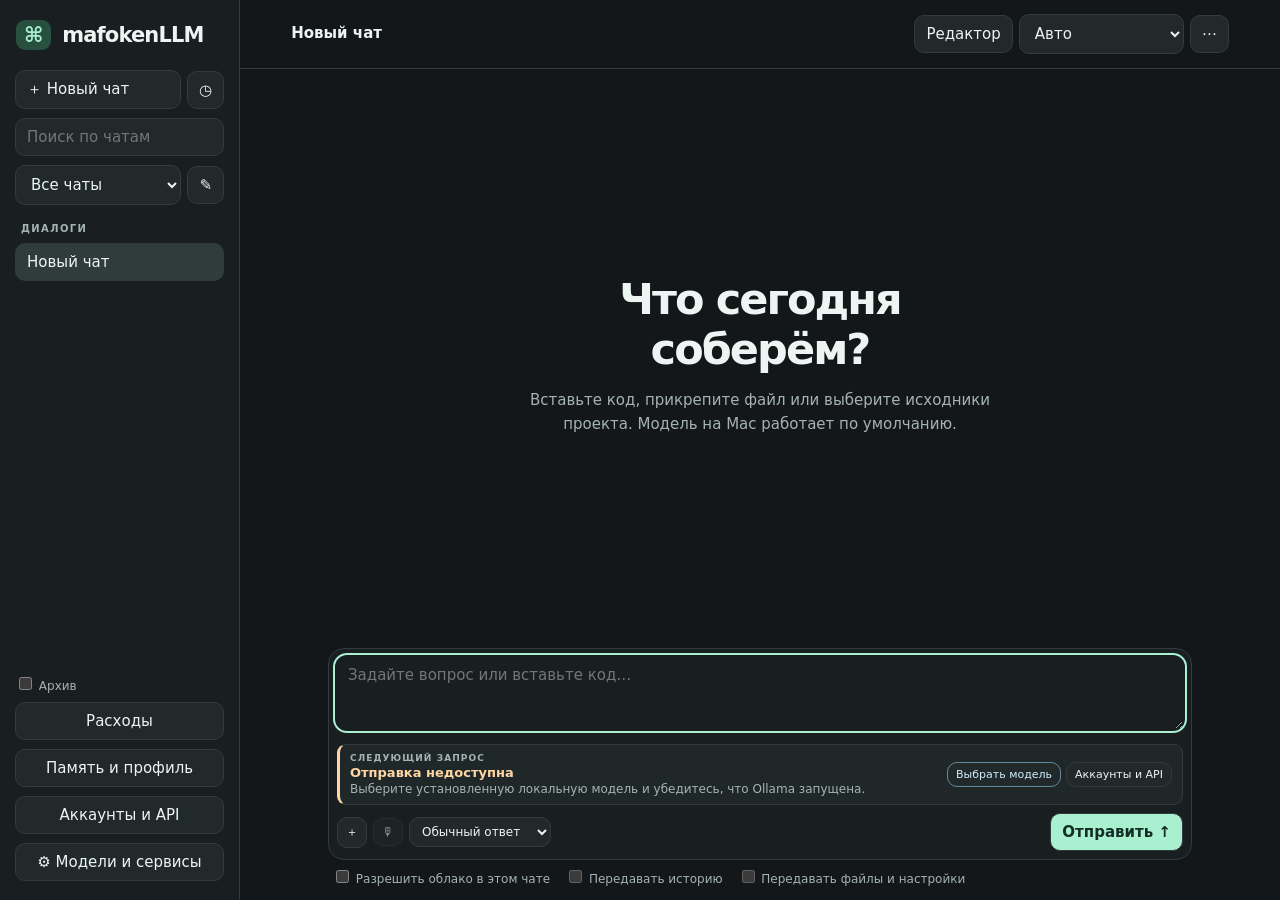
==== commit de8d5ad9: "Show per-request spending with JunAI catalog rates" ====
--- a/index.html
+++ b/index.html
@@ -143,7 +143,7 @@
 <dialog id="spendingDialog" aria-labelledby="spendingTitle"><div class="connections-heading"><h2 id="spendingTitle">Расходы</h2><button id="spendingClose" aria-label="Закрыть">×</button></div>
   <label>Период <select id="spendingPeriod"><option value="day">Сегодня</option><option value="month">Этот месяц</option></select></label>
   <small>Учитываются запросы из чата на Mac и проверки генерации с момента обновления. День определяется по времени Mac.</small>
-  <p id="spendingTotal"></p><div id="spendingRows"></div>
+  <p id="spendingTotal"></p><small id="rateStatus" role="status"></small><div id="spendingRows"></div>
 </dialog>
 <dialog id="balanceDialog" aria-labelledby="balanceTitle">
   <form id="balanceForm" autocomplete="off">
